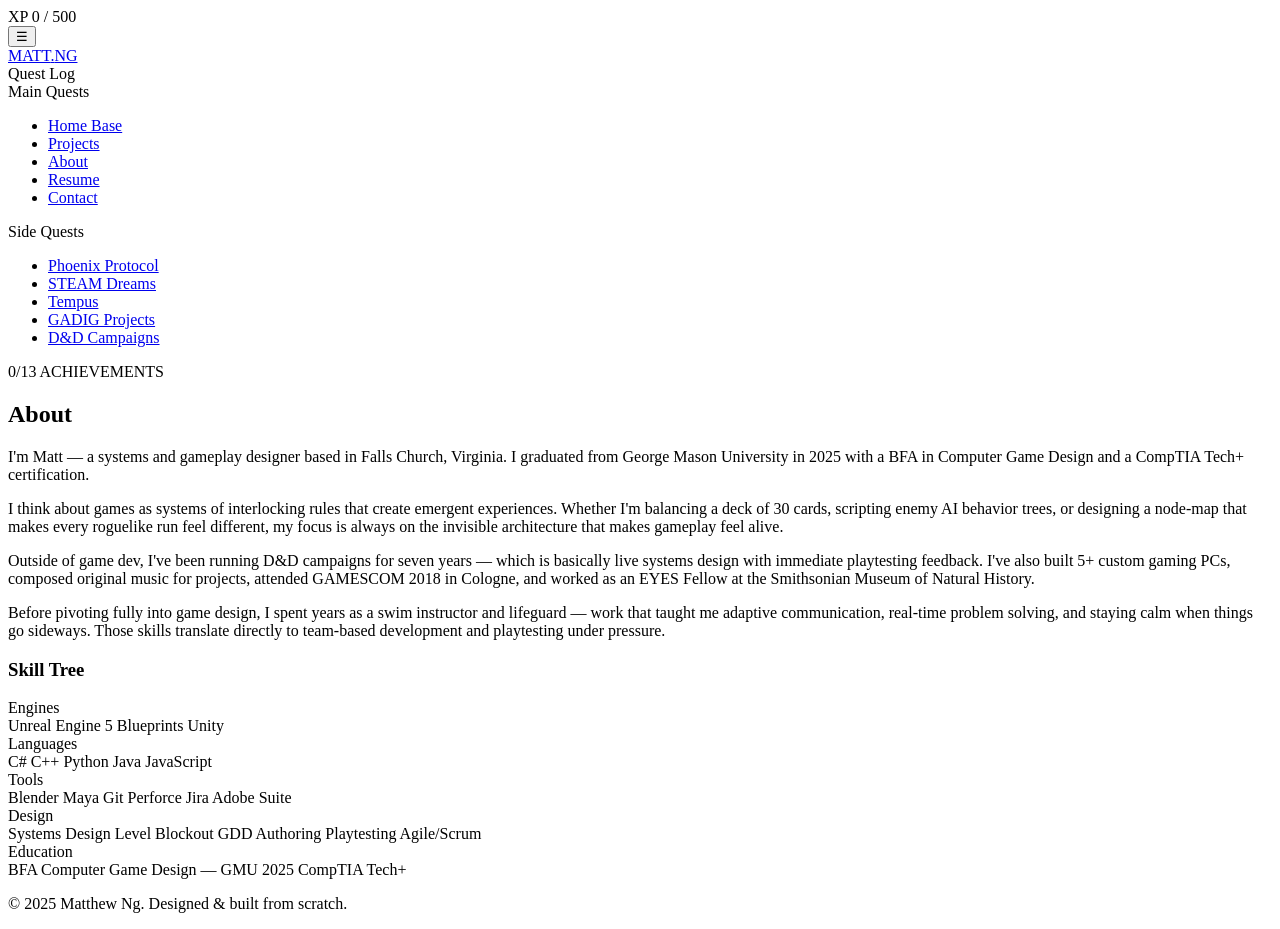
==== about.html @ 6c3a5361 "Add files via upload" ====
<!DOCTYPE html>
<html lang="en">
<head>
  <meta charset="UTF-8">
  <meta name="viewport" content="width=device-width, initial-scale=1.0">
  <title>About — Matthew Ng</title>
  <link rel="preconnect" href="https://fonts.googleapis.com">
  <link href="https://fonts.googleapis.com/css2?family=Chakra+Petch:wght@600;700&family=Instrument+Sans:wght@400;500;600&family=JetBrains+Mono:wght@400;500&display=swap" rel="stylesheet">
  <link rel="stylesheet" href="css/style.css">
</head>
<body data-page="about">

  <div class="xp-bar-track"><div class="xp-bar-fill"></div></div>
  <div class="xp-label">XP 0 / 500</div>
  <button class="quest-toggle" aria-label="Toggle navigation">☰</button>

  <nav class="quest-nav">
    <div class="quest-nav-header">
      <a href="index.html" class="quest-nav-logo">MATT<span class="accent">.</span>NG</a>
      <div class="quest-nav-subtitle">Quest Log</div>
    </div>
    <div class="quest-section-label">Main Quests</div>
    <ul class="quest-list">
      <li class="quest-item" data-page="home"><a href="index.html"><span class="quest-marker"></span><span class="quest-label">Home Base</span></a></li>
      <li class="quest-item" data-page="projects"><a href="projects.html"><span class="quest-marker"></span><span class="quest-label">Projects</span></a></li>
      <li class="quest-item" data-page="about"><a href="about.html"><span class="quest-marker"></span><span class="quest-label">About</span></a></li>
      <li class="quest-item" data-page="resume"><a href="resume.html"><span class="quest-marker"></span><span class="quest-label">Resume</span></a></li>
      <li class="quest-item" data-page="contact"><a href="contact.html"><span class="quest-marker"></span><span class="quest-label">Contact</span></a></li>
    </ul>
    <div class="quest-section-label">Side Quests</div>
    <ul class="quest-list">
      <li class="quest-item" data-page="case-phoenix"><a href="case-phoenix.html"><span class="quest-marker"></span><span class="quest-label">Phoenix Protocol</span></a></li>
      <li class="quest-item" data-page="case-steam"><a href="case-steam.html"><span class="quest-marker"></span><span class="quest-label">STEAM Dreams</span></a></li>
      <li class="quest-item" data-page="case-tempus"><a href="case-tempus.html"><span class="quest-marker"></span><span class="quest-label">Tempus</span></a></li>
      <li class="quest-item" data-page="case-gadig"><a href="case-gadig.html"><span class="quest-marker"></span><span class="quest-label">GADIG Projects</span></a></li>
      <li class="quest-item" data-page="case-dnd"><a href="case-dnd.html"><span class="quest-marker"></span><span class="quest-label">D&D Campaigns</span></a></li>
    </ul>
    <div class="quest-nav-footer"><div class="quest-stats">0/13 ACHIEVEMENTS</div></div>
  </nav>

  <div class="main">

    <div class="section-header" style="margin-top:20px;">
      <span class="diamond"></span>
      <h2>About</h2>
      <span class="rule"></span>
    </div>

    <div class="about-grid">
      <div class="about-text">
        <p>I'm Matt — a systems and gameplay designer based in Falls Church, Virginia. I graduated from George Mason University in 2025 with a BFA in Computer Game Design and a CompTIA Tech+ certification.</p>

        <p>I think about games as systems of interlocking rules that create emergent experiences. Whether I'm balancing a deck of 30 cards, scripting enemy AI behavior trees, or designing a node-map that makes every roguelike run feel different, my focus is always on the invisible architecture that makes gameplay feel alive.</p>

        <p>Outside of game dev, I've been running D&D campaigns for seven years — which is basically live systems design with immediate playtesting feedback. I've also built 5+ custom gaming PCs, composed original music for projects, attended GAMESCOM 2018 in Cologne, and worked as an EYES Fellow at the Smithsonian Museum of Natural History.</p>

        <p>Before pivoting fully into game design, I spent years as a swim instructor and lifeguard — work that taught me adaptive communication, real-time problem solving, and staying calm when things go sideways. Those skills translate directly to team-based development and playtesting under pressure.</p>
      </div>

      <div class="about-skills">
        <h3>Skill Tree</h3>

        <div class="skill-group">
          <div class="skill-group-label">Engines</div>
          <div class="skill-tags">
            <span class="tag">Unreal Engine 5</span>
            <span class="tag">Blueprints</span>
            <span class="tag">Unity</span>
          </div>
        </div>

        <div class="skill-group">
          <div class="skill-group-label">Languages</div>
          <div class="skill-tags">
            <span class="tag">C#</span>
            <span class="tag">C++</span>
            <span class="tag">Python</span>
            <span class="tag">Java</span>
            <span class="tag">JavaScript</span>
          </div>
        </div>

        <div class="skill-group">
          <div class="skill-group-label">Tools</div>
          <div class="skill-tags">
            <span class="tag">Blender</span>
            <span class="tag">Maya</span>
            <span class="tag">Git</span>
            <span class="tag">Perforce</span>
            <span class="tag">Jira</span>
            <span class="tag">Adobe Suite</span>
          </div>
        </div>

        <div class="skill-group">
          <div class="skill-group-label">Design</div>
          <div class="skill-tags">
            <span class="tag">Systems Design</span>
            <span class="tag">Level Blockout</span>
            <span class="tag">GDD Authoring</span>
            <span class="tag">Playtesting</span>
            <span class="tag">Agile/Scrum</span>
          </div>
        </div>

        <div class="skill-group">
          <div class="skill-group-label">Education</div>
          <div class="skill-tags">
            <span class="tag">BFA Computer Game Design — GMU 2025</span>
            <span class="tag">CompTIA Tech+</span>
          </div>
        </div>
      </div>
    </div>

    <footer class="site-footer">
      <p>&copy; 2025 Matthew Ng. Designed & built from scratch.</p>
    </footer>
  </div>

  <script src="js/main.js"></script>
  <script src="js/cursor.js"></script>
  <script src="js/gamify.js"></script>
</body>
</html>
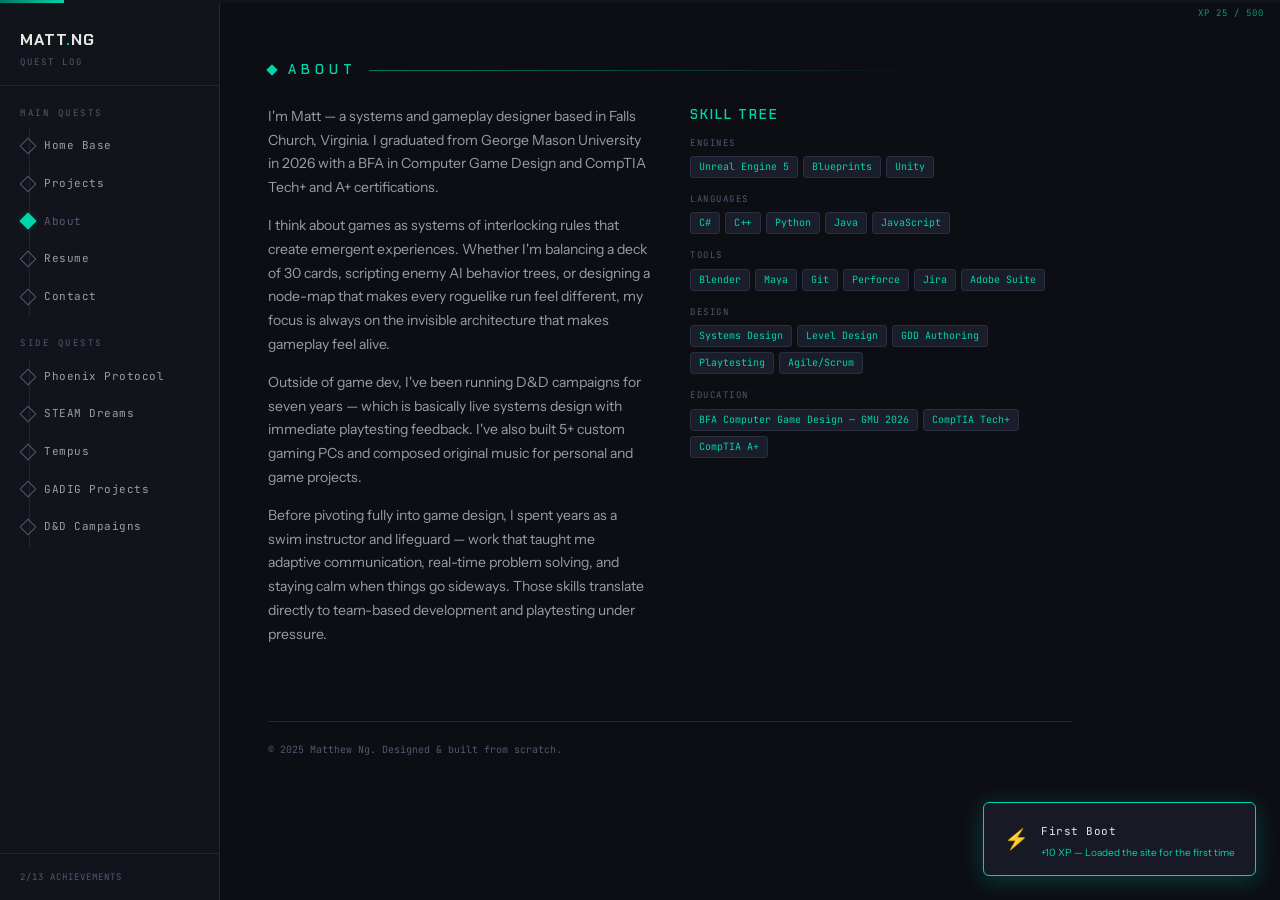
==== commit f291c399: "Yay" ====
--- a/about.html
+++ b/about.html
@@ -48,11 +48,11 @@
 
     <div class="about-grid">
       <div class="about-text">
-        <p>I'm Matt — a systems and gameplay designer based in Falls Church, Virginia. I graduated from George Mason University in 2025 with a BFA in Computer Game Design and a CompTIA Tech+ certification.</p>
+        <p>I'm Matt — a systems and gameplay designer based in Falls Church, Virginia. I graduated from George Mason University in 2026 with a BFA in Computer Game Design and CompTIA Tech+ and A+ certifications.</p>
 
         <p>I think about games as systems of interlocking rules that create emergent experiences. Whether I'm balancing a deck of 30 cards, scripting enemy AI behavior trees, or designing a node-map that makes every roguelike run feel different, my focus is always on the invisible architecture that makes gameplay feel alive.</p>
 
-        <p>Outside of game dev, I've been running D&D campaigns for seven years — which is basically live systems design with immediate playtesting feedback. I've also built 5+ custom gaming PCs, composed original music for projects, attended GAMESCOM 2018 in Cologne, and worked as an EYES Fellow at the Smithsonian Museum of Natural History.</p>
+        <p>Outside of game dev, I've been running D&D campaigns for seven years — which is basically live systems design with immediate playtesting feedback. I've also built 5+ custom gaming PCs and composed original music for personal and game projects.</p>
 
         <p>Before pivoting fully into game design, I spent years as a swim instructor and lifeguard — work that taught me adaptive communication, real-time problem solving, and staying calm when things go sideways. Those skills translate directly to team-based development and playtesting under pressure.</p>
       </div>
@@ -96,7 +96,7 @@
           <div class="skill-group-label">Design</div>
           <div class="skill-tags">
             <span class="tag">Systems Design</span>
-            <span class="tag">Level Blockout</span>
+            <span class="tag">Level Design</span>
             <span class="tag">GDD Authoring</span>
             <span class="tag">Playtesting</span>
             <span class="tag">Agile/Scrum</span>
@@ -106,8 +106,9 @@
         <div class="skill-group">
           <div class="skill-group-label">Education</div>
           <div class="skill-tags">
-            <span class="tag">BFA Computer Game Design — GMU 2025</span>
+            <span class="tag">BFA Computer Game Design — GMU 2026</span>
             <span class="tag">CompTIA Tech+</span>
+            <span class="tag">CompTIA A+</span>
           </div>
         </div>
       </div>
--- a/css/style.css
+++ b/css/style.css
@@ -0,0 +1,830 @@
+/* ============================================================
+   MATTHEW NG — PORTFOLIO SITE
+   Dark / Teal Game-Dev Aesthetic + Quest-Log Side Nav
+   ============================================================ */
+
+:root {
+  --bg: #0C0E14;
+  --bg-surface: #12141C;
+  --bg-card: #171A24;
+  --bg-card-hover: #1C1F2B;
+  --bg-tag: #1A1D2A;
+  /* Previous rose accent: #bd4656, dim: #7d2f3a, glow RGB: 189, 70, 86 */
+  --accent: #00D4AA;
+  --accent-dim: #007A63;
+  --accent-glow: rgba(0, 212, 170, 0.10);
+  --accent-glow-strong: rgba(0, 212, 170, 0.25);
+  --accent-glow-bright: rgba(0, 212, 170, 0.5);
+  --text: #E8E6E3;
+  --text-dim: #9B9DA7;
+  --text-muted: #555770;
+  --rule: #222538;
+  --tag-border: #2A2E42;
+  --quest-width: 220px;
+  --xp-height: 3px;
+  --content-max: 900px;
+}
+
+* { margin: 0; padding: 0; box-sizing: border-box; }
+html { scroll-behavior: smooth; }
+
+body {
+  background: var(--bg);
+  color: var(--text);
+  font-family: 'Instrument Sans', sans-serif;
+  line-height: 1.6;
+  min-height: 100vh;
+  overflow-x: hidden;
+  cursor: none;
+}
+
+/* Hide default cursor globally */
+a, button, input, textarea, select { cursor: none; }
+
+/* === GRID BG === */
+body::before {
+  content: '';
+  position: fixed;
+  inset: 0;
+  background-image: radial-gradient(circle at 1px 1px, var(--rule) 0.4px, transparent 0.4px);
+  background-size: 28px 28px;
+  opacity: 0.2;
+  pointer-events: none;
+  z-index: 0;
+}
+
+/* === XP BAR (top of viewport) === */
+.xp-bar-track {
+  position: fixed;
+  top: 0; left: 0; right: 0;
+  height: var(--xp-height);
+  background: var(--bg-surface);
+  z-index: 9999;
+  overflow: hidden;
+}
+.xp-bar-fill {
+  height: 100%;
+  width: 0%;
+  background: linear-gradient(90deg, var(--accent-dim), var(--accent));
+  box-shadow: 0 0 8px var(--accent-glow-strong);
+  transition: width 0.6s cubic-bezier(0.22, 1, 0.36, 1);
+}
+.xp-label {
+  position: fixed;
+  top: 6px;
+  right: 16px;
+  font-family: 'JetBrains Mono', monospace;
+  font-size: 9px;
+  color: var(--accent);
+  letter-spacing: 1px;
+  z-index: 9999;
+  opacity: 0.7;
+  transition: opacity 0.3s;
+}
+.xp-label:hover { opacity: 1; }
+
+/* === QUEST-LOG SIDE NAV === */
+.quest-nav {
+  position: fixed;
+  top: var(--xp-height);
+  left: 0;
+  width: var(--quest-width);
+  height: calc(100vh - var(--xp-height));
+  background: var(--bg-surface);
+  border-right: 1px solid var(--rule);
+  z-index: 900;
+  display: flex;
+  flex-direction: column;
+  padding: 0;
+  overflow-y: auto;
+  overflow-x: hidden;
+}
+
+.quest-nav-header {
+  padding: 24px 20px 16px;
+  border-bottom: 1px solid var(--rule);
+}
+.quest-nav-logo {
+  font-family: 'Chakra Petch', sans-serif;
+  font-weight: 700;
+  font-size: 16px;
+  color: var(--text);
+  text-decoration: none;
+  letter-spacing: 1px;
+  display: block;
+  margin-bottom: 2px;
+}
+.quest-nav-logo .accent { color: var(--accent); }
+.quest-nav-subtitle {
+  font-family: 'JetBrains Mono', monospace;
+  font-size: 9px;
+  color: var(--text-muted);
+  letter-spacing: 2px;
+  text-transform: uppercase;
+}
+
+.quest-section-label {
+  font-family: 'JetBrains Mono', monospace;
+  font-size: 9px;
+  color: var(--text-muted);
+  letter-spacing: 2.5px;
+  text-transform: uppercase;
+  padding: 20px 20px 8px;
+}
+
+.quest-list {
+  list-style: none;
+  padding: 0 12px;
+}
+.quest-item {
+  position: relative;
+  margin-bottom: 2px;
+}
+.quest-item a {
+  display: flex;
+  align-items: center;
+  gap: 10px;
+  padding: 9px 10px;
+  text-decoration: none;
+  border-radius: 4px;
+  transition: background 0.2s, color 0.2s;
+}
+.quest-item a:hover {
+  background: rgba(0, 212, 170, 0.05);
+}
+
+/* Quest marker (diamond / checkbox style) */
+.quest-marker {
+  width: 12px;
+  height: 12px;
+  border: 1.5px solid var(--text-muted);
+  transform: rotate(45deg);
+  flex-shrink: 0;
+  transition: border-color 0.3s, background 0.3s, box-shadow 0.3s;
+}
+.quest-item a:hover .quest-marker {
+  border-color: var(--accent-dim);
+}
+.quest-item.active .quest-marker,
+.quest-item.completed .quest-marker {
+  border-color: var(--accent);
+  background: var(--accent);
+  box-shadow: 0 0 6px var(--accent-glow-strong);
+}
+
+.quest-label {
+  font-family: 'JetBrains Mono', monospace;
+  font-size: 11px;
+  color: var(--text-dim);
+  letter-spacing: 0.5px;
+  transition: color 0.2s;
+}
+.quest-item a:hover .quest-label {
+  color: var(--text);
+}
+.quest-item.active .quest-label {
+  color: var(--accent);
+}
+.quest-item.completed .quest-label {
+  color: var(--text-muted);
+}
+
+/* Quest tracker line connecting markers */
+.quest-list::before {
+  content: '';
+  position: absolute;
+  left: 29px;
+  top: 0;
+  bottom: 0;
+  width: 1px;
+  background: var(--rule);
+}
+.quest-list {
+  position: relative;
+}
+
+/* Quest nav footer */
+.quest-nav-footer {
+  margin-top: auto;
+  padding: 16px 20px;
+  border-top: 1px solid var(--rule);
+}
+.quest-nav-footer .quest-stats {
+  font-family: 'JetBrains Mono', monospace;
+  font-size: 9px;
+  color: var(--text-muted);
+  letter-spacing: 1px;
+}
+
+/* === MOBILE QUEST NAV === */
+.quest-toggle {
+  display: none;
+  position: fixed;
+  top: calc(var(--xp-height) + 10px);
+  left: 12px;
+  z-index: 1001;
+  background: var(--bg-surface);
+  border: 1px solid var(--rule);
+  border-radius: 4px;
+  color: var(--accent);
+  width: 36px;
+  height: 36px;
+  font-size: 16px;
+  align-items: center;
+  justify-content: center;
+  cursor: none;
+}
+
+/* === MAIN CONTENT (offset by quest nav) === */
+.main {
+  position: relative;
+  z-index: 1;
+  margin-left: var(--quest-width);
+  max-width: var(--content-max);
+  padding: 40px 48px 60px;
+}
+
+/* === HERO (home page) === */
+.hero {
+  position: relative;
+  padding: 80px 0 60px;
+  min-height: 70vh;
+  display: flex;
+  flex-direction: column;
+  justify-content: center;
+}
+.hero-canvas {
+  position: absolute;
+  inset: 0;
+  z-index: 0;
+  pointer-events: none;
+}
+.hero-content {
+  position: relative;
+  z-index: 1;
+}
+.hero-tag {
+  font-family: 'JetBrains Mono', monospace;
+  font-size: 11px;
+  color: var(--accent);
+  letter-spacing: 3px;
+  text-transform: uppercase;
+  margin-bottom: 12px;
+  opacity: 0;
+  transform: translateY(12px);
+  animation: fadeUp 0.6s 0.2s forwards;
+}
+.hero h1 {
+  font-family: 'Chakra Petch', sans-serif;
+  font-weight: 700;
+  font-size: 52px;
+  letter-spacing: 1px;
+  line-height: 1.1;
+  margin-bottom: 16px;
+  opacity: 0;
+  transform: translateY(16px);
+  animation: fadeUp 0.6s 0.4s forwards;
+}
+.hero p {
+  font-size: 16px;
+  color: var(--text-dim);
+  max-width: 560px;
+  line-height: 1.7;
+  opacity: 0;
+  transform: translateY(12px);
+  animation: fadeUp 0.6s 0.6s forwards;
+}
+.hero-cta {
+  display: inline-flex;
+  align-items: center;
+  gap: 8px;
+  margin-top: 28px;
+  padding: 10px 24px;
+  font-family: 'JetBrains Mono', monospace;
+  font-size: 12px;
+  letter-spacing: 1px;
+  color: var(--bg);
+  background: var(--accent);
+  border: none;
+  border-radius: 4px;
+  text-decoration: none;
+  transition: box-shadow 0.3s, transform 0.2s;
+  opacity: 0;
+  transform: translateY(12px);
+  animation: fadeUp 0.6s 0.8s forwards;
+}
+.hero-cta:hover {
+  box-shadow: 0 0 24px var(--accent-glow-strong);
+  transform: translateY(-1px);
+}
+
+@keyframes fadeUp {
+  to { opacity: 1; transform: translateY(0); }
+}
+
+/* === SECTION HEADERS === */
+.section-header {
+  display: flex;
+  align-items: center;
+  gap: 12px;
+  margin: 48px 0 24px;
+}
+.section-header .diamond {
+  width: 8px; height: 8px;
+  background: var(--accent);
+  transform: rotate(45deg);
+  flex-shrink: 0;
+}
+.section-header h2 {
+  font-family: 'Chakra Petch', sans-serif;
+  font-weight: 600;
+  font-size: 13px;
+  letter-spacing: 5px;
+  text-transform: uppercase;
+  color: var(--accent);
+  white-space: nowrap;
+}
+.section-header .rule {
+  flex: 1;
+  height: 1px;
+  background: linear-gradient(90deg, var(--accent-dim), transparent 80%);
+}
+
+/* === PROJECT CARDS === */
+.projects-grid {
+  display: grid;
+  grid-template-columns: repeat(auto-fill, minmax(280px, 1fr));
+  gap: 20px;
+}
+
+.project-card {
+  background: var(--bg-card);
+  border: 1px solid var(--tag-border);
+  border-radius: 8px;
+  padding: 24px;
+  text-decoration: none;
+  color: var(--text);
+  transition: border-color 0.3s, box-shadow 0.3s, transform 0.2s;
+  display: flex;
+  flex-direction: column;
+  position: relative;
+  overflow: hidden;
+}
+.project-card::before {
+  content: '';
+  position: absolute;
+  top: 0; left: 0;
+  width: 100%;
+  height: 2px;
+  background: linear-gradient(90deg, transparent, var(--accent), transparent);
+  opacity: 0;
+  transition: opacity 0.3s;
+}
+.project-card:hover {
+  border-color: var(--accent-dim);
+  box-shadow: 0 4px 24px var(--accent-glow);
+  transform: translateY(-3px);
+}
+.project-card:hover::before {
+  opacity: 1;
+}
+.project-card .card-top {
+  display: flex;
+  justify-content: space-between;
+  align-items: baseline;
+  margin-bottom: 8px;
+}
+.project-card h3 {
+  font-family: 'Chakra Petch', sans-serif;
+  font-weight: 600;
+  font-size: 18px;
+}
+.project-card .card-date {
+  font-family: 'JetBrains Mono', monospace;
+  font-size: 10px;
+  color: var(--text-muted);
+}
+.project-card .card-sub {
+  font-size: 12px;
+  color: var(--accent-dim);
+  font-family: 'JetBrains Mono', monospace;
+  margin-bottom: 10px;
+}
+.project-card p {
+  font-size: 13px;
+  color: var(--text-dim);
+  line-height: 1.6;
+  flex: 1;
+}
+.project-card .card-tags {
+  display: flex;
+  gap: 6px;
+  flex-wrap: wrap;
+  margin-top: 14px;
+}
+
+/* === TAGS === */
+.tag {
+  font-family: 'JetBrains Mono', monospace;
+  font-size: 10px;
+  color: var(--accent);
+  background: var(--bg-tag);
+  border: 1px solid var(--tag-border);
+  border-radius: 3px;
+  padding: 2px 8px;
+  white-space: nowrap;
+}
+
+/* === CASE STUDY PAGE === */
+.case-study-hero {
+  padding: 40px 0 20px;
+  border-bottom: 1px solid var(--rule);
+  margin-bottom: 32px;
+}
+.case-study-hero .back-link {
+  font-family: 'JetBrains Mono', monospace;
+  font-size: 11px;
+  color: var(--accent);
+  text-decoration: none;
+  margin-bottom: 16px;
+  display: inline-block;
+}
+.case-study-hero h1 {
+  font-family: 'Chakra Petch', sans-serif;
+  font-weight: 700;
+  font-size: 36px;
+  margin-bottom: 8px;
+}
+.case-study-hero .meta {
+  font-size: 13px;
+  color: var(--text-dim);
+}
+.case-study-hero .meta span { margin-right: 16px; }
+
+.case-study-body h3 {
+  font-family: 'Chakra Petch', sans-serif;
+  font-weight: 600;
+  font-size: 15px;
+  color: var(--accent);
+  margin: 28px 0 10px;
+  letter-spacing: 1px;
+}
+.case-study-body p,
+.case-study-body li {
+  font-size: 14px;
+  color: var(--text-dim);
+  line-height: 1.7;
+  margin-bottom: 10px;
+}
+.case-study-body ul {
+  padding-left: 20px;
+}
+.case-study-body .links-row {
+  display: flex;
+  gap: 12px;
+  margin-top: 20px;
+}
+.case-study-body .links-row a {
+  font-family: 'JetBrains Mono', monospace;
+  font-size: 12px;
+  color: var(--accent);
+  text-decoration: none;
+  padding: 8px 20px;
+  border: 1px solid var(--accent-dim);
+  border-radius: 4px;
+  transition: all 0.2s;
+}
+.case-study-body .links-row a:hover {
+  border-color: var(--accent);
+  box-shadow: 0 0 12px var(--accent-glow);
+}
+
+/* === ABOUT PAGE === */
+.about-grid {
+  display: grid;
+  grid-template-columns: 1fr 1fr;
+  gap: 40px;
+  margin-top: 8px;
+}
+.about-photo {
+  width: 160px;
+  height: 160px;
+  border-radius: 50%;
+  border: 2px solid var(--accent-dim);
+  object-fit: cover;
+  margin-bottom: 20px;
+}
+.about-text p {
+  font-size: 14px;
+  color: var(--text-dim);
+  line-height: 1.7;
+  margin-bottom: 14px;
+}
+.about-skills h3 {
+  font-family: 'Chakra Petch', sans-serif;
+  font-weight: 600;
+  font-size: 13px;
+  color: var(--accent);
+  margin-bottom: 10px;
+  letter-spacing: 2px;
+  text-transform: uppercase;
+}
+.about-skills .skill-group {
+  margin-bottom: 14px;
+}
+.about-skills .skill-group-label {
+  font-family: 'JetBrains Mono', monospace;
+  font-size: 9px;
+  color: var(--text-muted);
+  text-transform: uppercase;
+  letter-spacing: 1.5px;
+  margin-bottom: 6px;
+}
+.about-skills .skill-tags {
+  display: flex;
+  gap: 5px;
+  flex-wrap: wrap;
+}
+
+/* === RESUME PREVIEW === */
+.resume-preview-wrap {
+  position: relative;
+  width: 100%;
+}
+.resume-preview {
+  display: block;
+  width: 100%;
+  height: auto;
+  border: 1px solid var(--rule);
+  border-radius: 8px;
+  background: #fff;
+  pointer-events: none;
+  user-select: none;
+}
+.resume-hotspot {
+  position: absolute;
+  display: block;
+  border-radius: 2px;
+}
+.resume-hotspot:focus-visible {
+  outline: 2px solid var(--accent);
+  outline-offset: 2px;
+}
+.resume-hotspot.portfolio {
+  left: 18.9%;
+  top: 14.1%;
+  width: 8.1%;
+  height: 1.4%;
+}
+.resume-hotspot.linkedin {
+  left: 28.8%;
+  top: 14.1%;
+  width: 7.3%;
+  height: 1.4%;
+}
+.resume-hotspot.github {
+  left: 38.0%;
+  top: 14.1%;
+  width: 5.9%;
+  height: 1.4%;
+}
+.resume-hotspot.itch {
+  left: 45.5%;
+  top: 14.1%;
+  width: 5.9%;
+  height: 1.4%;
+}
+.resume-actions {
+  display: flex;
+  gap: 12px;
+  margin-top: 16px;
+  flex-wrap: wrap;
+}
+.resume-actions a {
+  font-family: 'JetBrains Mono', monospace;
+  font-size: 12px;
+  color: var(--accent);
+  text-decoration: none;
+  padding: 8px 20px;
+  border: 1px solid var(--accent-dim);
+  border-radius: 4px;
+  transition: all 0.2s;
+}
+.resume-actions a:hover {
+  border-color: var(--accent);
+  box-shadow: 0 0 12px var(--accent-glow);
+}
+
+/* === CONTACT === */
+.contact-section {
+  max-width: 520px;
+}
+.contact-section p {
+  font-size: 14px;
+  color: var(--text-dim);
+  line-height: 1.7;
+  margin-bottom: 20px;
+}
+.contact-links {
+  list-style: none;
+}
+.contact-links li {
+  margin-bottom: 14px;
+}
+.contact-links a {
+  font-family: 'JetBrains Mono', monospace;
+  font-size: 13px;
+  color: var(--accent);
+  text-decoration: none;
+  border-bottom: 1px solid var(--accent-dim);
+  padding-bottom: 2px;
+  transition: border-color 0.2s;
+}
+.contact-links a:hover {
+  border-color: var(--accent);
+}
+.contact-links .label {
+  font-size: 10px;
+  color: var(--text-muted);
+  text-transform: uppercase;
+  letter-spacing: 1px;
+  display: block;
+  margin-bottom: 2px;
+}
+
+/* === FOOTER === */
+.site-footer {
+  margin-top: 60px;
+  padding: 20px 0;
+  border-top: 1px solid var(--rule);
+}
+.site-footer p {
+  font-family: 'JetBrains Mono', monospace;
+  font-size: 10px;
+  color: var(--text-muted);
+}
+
+/* === ACHIEVEMENT TOAST === */
+.achievement-toast {
+  position: fixed;
+  bottom: 24px;
+  right: 24px;
+  background: var(--bg-card);
+  border: 1px solid var(--accent);
+  border-radius: 6px;
+  padding: 14px 20px;
+  z-index: 10000;
+  display: flex;
+  align-items: center;
+  gap: 12px;
+  box-shadow: 0 4px 24px var(--accent-glow-strong);
+  transform: translateY(100px);
+  opacity: 0;
+  transition: transform 0.4s cubic-bezier(0.34, 1.56, 0.64, 1), opacity 0.3s;
+}
+.achievement-toast.show {
+  transform: translateY(0);
+  opacity: 1;
+}
+.achievement-toast .toast-icon {
+  font-size: 20px;
+}
+.achievement-toast .toast-text {
+  font-family: 'JetBrains Mono', monospace;
+  font-size: 11px;
+  color: var(--text);
+  letter-spacing: 0.5px;
+}
+.achievement-toast .toast-xp {
+  font-size: 10px;
+  color: var(--accent);
+  display: block;
+  margin-top: 2px;
+}
+
+/* === CUSTOM CURSOR === */
+.cursor-dot {
+  position: fixed;
+  top: 0; left: 0;
+  width: 8px;
+  height: 8px;
+  background: var(--accent);
+  border-radius: 50%;
+  pointer-events: none;
+  z-index: 99999;
+  mix-blend-mode: screen;
+  transition: width 0.2s, height 0.2s, background 0.2s, border-radius 0.15s;
+  transform: translate(-50%, -50%);
+}
+.cursor-ring {
+  position: fixed;
+  top: 0; left: 0;
+  width: 32px;
+  height: 32px;
+  border: 1.5px solid var(--accent);
+  border-radius: 50%;
+  pointer-events: none;
+  z-index: 99998;
+  opacity: 0.4;
+  transform: translate(-50%, -50%);
+  transition: width 0.3s, height 0.3s, border-color 0.2s, opacity 0.2s, border-radius 0.2s;
+}
+
+/* Cursor states */
+body.cursor-hover .cursor-dot {
+  width: 4px;
+  height: 4px;
+}
+body.cursor-hover .cursor-ring {
+  width: 48px;
+  height: 48px;
+  border-color: var(--accent);
+  opacity: 0.6;
+}
+body.cursor-card .cursor-dot {
+  width: 0;
+  height: 0;
+}
+body.cursor-card .cursor-ring {
+  width: 56px;
+  height: 56px;
+  border-radius: 8px;
+  border-color: var(--accent);
+  opacity: 0.3;
+}
+
+/* === SCREEN SHAKE (achievement) === */
+@keyframes screenShake {
+  0%, 100% { transform: translate(0, 0); }
+  10% { transform: translate(-2px, -1px); }
+  30% { transform: translate(2px, 1px); }
+  50% { transform: translate(-1px, 2px); }
+  70% { transform: translate(1px, -2px); }
+  90% { transform: translate(-1px, 1px); }
+}
+body.shake {
+  animation: screenShake 0.3s ease-in-out;
+}
+
+/* === PAGE TRANSITION === */
+.main {
+  opacity: 0;
+  transform: translateY(8px);
+  animation: pageEnter 0.4s 0.1s forwards;
+}
+@keyframes pageEnter {
+  to { opacity: 1; transform: translateY(0); }
+}
+
+/* === RESPONSIVE === */
+@media (min-width: 1400px) {
+  :root { --content-max: 1080px; }
+  .main {
+    width: min(var(--content-max), calc(100vw - var(--quest-width)));
+    max-width: none;
+    margin-left: calc(var(--quest-width) + max(0px, (100vw - var(--quest-width) - var(--content-max)) / 2));
+    padding-left: 56px;
+    padding-right: 56px;
+  }
+}
+
+@media (min-width: 1800px) {
+  :root { --content-max: 1220px; }
+  .main {
+    padding-left: 64px;
+    padding-right: 64px;
+  }
+  .projects-grid {
+    grid-template-columns: repeat(auto-fill, minmax(320px, 1fr));
+    gap: 24px;
+  }
+  .about-grid {
+    gap: 56px;
+  }
+}
+
+@media (max-width: 900px) {
+  :root { --quest-width: 0px; }
+  .quest-nav {
+    transform: translateX(-260px);
+    width: 260px;
+    transition: transform 0.3s ease;
+  }
+  .quest-nav.open {
+    transform: translateX(0);
+    box-shadow: 4px 0 24px rgba(0,0,0,0.5);
+  }
+  .quest-toggle { display: flex; }
+  .main {
+    margin-left: 0;
+    padding: 40px 24px 60px;
+  }
+  .hero h1 { font-size: 36px; }
+  .about-grid { grid-template-columns: 1fr; }
+  .projects-grid { grid-template-columns: 1fr; }
+}
+
+@media (max-width: 480px) {
+  .hero h1 { font-size: 28px; }
+  .main { padding: 32px 16px 48px; }
+}
